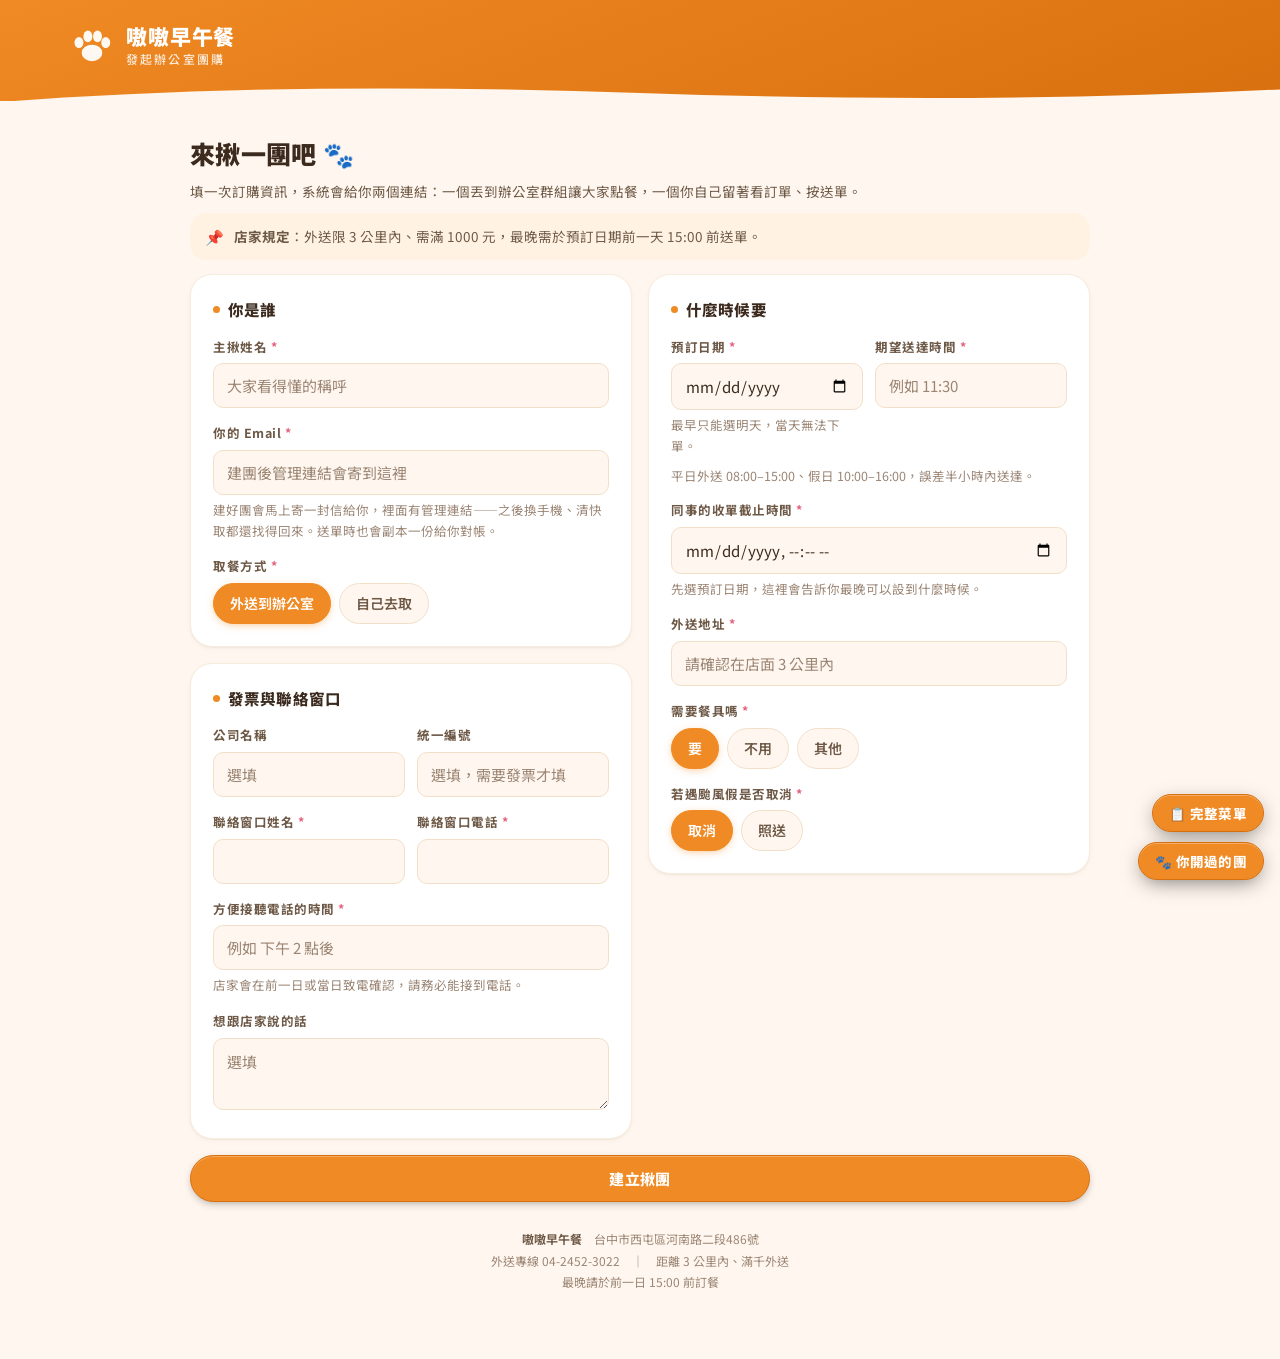
==== docs/index.html @ a890bbb6 "主揪內嵌點餐區塊拿掉自己的捲軸，改成自動撐高 原本用固定 82vh 高度的 iframe，內容比框高就會多一條自己的下拉條， 跟外層頁面的捲動卡在一起、體驗很差。改成量出 order.html 實際內" ====
<!DOCTYPE html>
<html lang="zh-Hant">
<head>
<meta charset="UTF-8">
<meta name="viewport" content="width=device-width, initial-scale=1">
<title>發起團購｜嗷嗷早午餐</title>
<link rel="icon" href="data:image/svg+xml,<svg xmlns=%27http://www.w3.org/2000/svg%27 viewBox=%270 0 64 64%27><rect width=%2764%27 height=%2764%27 rx=%2714%27 fill=%27%23F08A24%27/><g fill=%27white%27><ellipse cx=%2732%27 cy=%2742%27 rx=%2713%27 ry=%2710.5%27/><ellipse cx=%2714%27 cy=%2728%27 rx=%275.5%27 ry=%277%27/><ellipse cx=%2726%27 cy=%2720%27 rx=%275.5%27 ry=%277.5%27/><ellipse cx=%2738%27 cy=%2720%27 rx=%275.5%27 ry=%277.5%27/><ellipse cx=%2750%27 cy=%2728%27 rx=%275.5%27 ry=%277%27/></g></svg>">
<link rel="preconnect" href="https://fonts.googleapis.com">
<link rel="preconnect" href="https://fonts.gstatic.com" crossorigin>
<link rel="stylesheet" href="https://fonts.googleapis.com/css2?family=Baloo+2:wght@600;700;800&family=Noto+Sans+TC:wght@400;500;700;900&display=swap">
<link rel="stylesheet" href="style.css">
</head>
<body>
<div id="top"></div>

<div class="wrap">
  <div id="page"></div>
</div>

<script src="config.js"></script>
<script src="api.js"></script>
<script src="ui.js"></script>
<script>
document.getElementById('top').innerHTML = renderTopbar('發起辦公室團購');

const page = document.getElementById('page');

page.innerHTML =
  '<h1>來揪一團吧 🐾</h1>' +
  '<p class="muted">填一次訂購資訊，系統會給你兩個連結：一個丟到辦公室群組讓大家點餐，一個你自己留著看訂單、按送單。</p>' +

  '<div class="fab-stack" id="fabStack">' + menuButton() + '</div>' +

  '<div class="notice notice-info" id="rules"><span class="ico">📌</span><div>載入店家規定中…</div></div>' +

  '<form id="form"><div class="form-grid">' +

    '<div class="card" id="cardWho">' +
      '<div class="card-head"><span class="dot"></span><h2>你是誰</h2></div>' +
      '<div class="field"><label for="organizer">主揪姓名 <span class="req">*</span></label>' +
        '<input type="text" id="organizer" placeholder="大家看得懂的稱呼" required></div>' +
      '<div class="field"><label for="organizerEmail">你的 Email <span class="req">*</span></label>' +
        '<input type="email" id="organizerEmail" placeholder="建團後管理連結會寄到這裡" required>' +
        '<div class="tiny" style="margin-top:5px;">建好團會馬上寄一封信給你，裡面有管理連結——之後換手機、清快取都還找得回來。送單時也會副本一份給你對帳。</div></div>' +
      '<div class="field"><span class="field-label">取餐方式 <span class="req">*</span></span>' +
        '<div class="seg">' +
          '<input type="radio" name="fulfillment" id="f1" value="外送" checked><label for="f1">外送到辦公室</label>' +
          '<input type="radio" name="fulfillment" id="f2" value="自取"><label for="f2">自己去取</label>' +
        '</div></div>' +
    '</div>' +

    '<div class="card" id="cardWhen">' +
      '<div class="card-head"><span class="dot"></span><h2>什麼時候要</h2></div>' +
      '<div class="grid-2">' +
        '<div class="field"><label for="deliveryDate">預訂日期 <span class="req">*</span></label>' +
          '<input type="date" id="deliveryDate" required>' +
          '<div class="tiny" style="margin-top:5px;">最早只能選明天，當天無法下單。</div></div>' +
        '<div class="field"><label for="deliveryTime">期望送達時間 <span class="req">*</span></label>' +
          '<input type="text" id="deliveryTime" placeholder="例如 11:30" required></div>' +
      '</div>' +
      '<div class="tiny" style="margin:-6px 0 14px;">平日外送 08:00–15:00、假日 10:00–16:00，誤差半小時內送達。</div>' +

      '<div class="field"><label for="deadline">同事的收單截止時間 <span class="req">*</span></label>' +
        '<input type="datetime-local" id="deadline" required>' +
        '<div class="tiny" id="deadlineHint" style="margin-top:5px;">先選預訂日期，這裡會告訴你最晚可以設到什麼時候。</div></div>' +

      '<div class="field" id="addressField"><label for="address">外送地址 <span class="req">*</span></label>' +
        '<input type="text" id="address" placeholder="請確認在店面 3 公里內"></div>' +

      '<div class="field"><span class="field-label">需要餐具嗎 <span class="req">*</span></span>' +
        '<div class="seg">' +
          '<input type="radio" name="needUtensils" id="u1" value="是" checked><label for="u1">要</label>' +
          '<input type="radio" name="needUtensils" id="u2" value="否"><label for="u2">不用</label>' +
          '<input type="radio" name="needUtensils" id="u3" value="其他"><label for="u3">其他</label>' +
        '</div></div>' +

      '<div class="field" style="margin-bottom:0;"><span class="field-label">若遇颱風假是否取消 <span class="req">*</span></span>' +
        '<div class="seg">' +
          '<input type="radio" name="typhoonCancel" id="t1" value="是" checked><label for="t1">取消</label>' +
          '<input type="radio" name="typhoonCancel" id="t2" value="否"><label for="t2">照送</label>' +
        '</div></div>' +
    '</div>' +

    '<div class="card" id="cardBill">' +
      '<div class="card-head"><span class="dot"></span><h2>發票與聯絡窗口</h2></div>' +
      '<div class="grid-2">' +
        '<div class="field"><label for="company">公司名稱</label>' +
          '<input type="text" id="company" placeholder="選填"></div>' +
        '<div class="field"><label for="taxId">統一編號</label>' +
          '<input type="text" id="taxId" placeholder="選填，需要發票才填"></div>' +
      '</div>' +
      '<div class="grid-2">' +
        '<div class="field"><label for="contactName">聯絡窗口姓名 <span class="req">*</span></label>' +
          '<input type="text" id="contactName" required></div>' +
        '<div class="field"><label for="contactPhone">聯絡窗口電話 <span class="req">*</span></label>' +
          '<input type="tel" id="contactPhone" required></div>' +
      '</div>' +
      '<div class="field"><label for="contactAvailableTime">方便接聽電話的時間 <span class="req">*</span></label>' +
        '<input type="text" id="contactAvailableTime" placeholder="例如 下午 2 點後" required>' +
        '<div class="tiny" style="margin-top:5px;">店家會在前一日或當日致電確認，請務必能接到電話。</div></div>' +
      '<div class="field" style="margin-bottom:0;"><label for="note">想跟店家說的話</label>' +
        '<textarea id="note" placeholder="選填"></textarea></div>' +
    '</div>' +

    '<div class="full">' +
      '<button type="submit" class="btn btn-primary btn-block" id="submitBtn">建立揪團</button>' +
      '<div id="errorMsg"></div>' +
    '</div>' +
  '</div></form>' +

  '<div id="result" class="narrow"></div>' +
  renderFoot();

/* 店家規定 */
apiGet('getMenu').then(function (res) {
  const s = res.settings || {};
  document.querySelector('#rules div').innerHTML =
    '<strong>店家規定</strong>：距離店面 ' + (s['外送範圍公里數'] || 3) + ' 公里內、外送需滿 ' +
    (s['低消金額'] || 1000) + ' 元，而且最晚要在<strong>預訂日期前一天 15:00</strong> 之前完成送單。';
}).catch(function () {
  document.querySelector('#rules div').innerHTML =
    '<strong>店家規定</strong>：外送限 3 公里內、需滿 1000 元，最晚需於預訂日期前一天 15:00 前送單。';
});

/* 外送才需要地址 */
const fulfillmentRadios = [].slice.call(document.getElementsByName('fulfillment'));
const addressField = document.getElementById('addressField');
function syncAddress() {
  const val = fulfillmentRadios.filter(function (r) { return r.checked; })[0].value;
  addressField.style.display = (val === '外送') ? 'block' : 'none';
  document.getElementById('address').required = (val === '外送');
}
fulfillmentRadios.forEach(function (r) { r.addEventListener('change', syncAddress); });
syncAddress();

/* 預訂日期下限：最早只能選明天 */
const dateInput = document.getElementById('deliveryDate');
const deadlineInput = document.getElementById('deadline');
const deadlineHint = document.getElementById('deadlineHint');
function pad(n) { return String(n).padStart(2, '0'); }

/* 主揪直接在這裡點餐的內嵌點餐頁：不要有自己的捲軸（會被下拉條卡住，
   跟外層頁面的捲動互相干擾），改成量出點餐頁實際內容高度，把 iframe
   撐到一樣高，捲動統一回到最外層頁面。因為 order.html 跟這頁同源，
   可以直接讀 contentDocument，不用 postMessage。

   量高度故意只看 body.scrollHeight，不能用 documentElement（html）的
   scrollHeight。點餐頁手機寬度會有 position:fixed 的底部購物車列，
   fixed 元素是相對「iframe 自己的視窗高度」（也就是我們剛設好的
   iframe.style.height）定位的，如果拿 html 的 scrollHeight 來量，
   量到的高度會把這顆固定列的位置也算進去——而它的位置又回頭依賴我們
   剛設的高度，兩邊互相影響，量出來的高度只會愈疊愈高、東西變少了也
   不會縮回來。body.scrollHeight 只看一般排版流裡的內容，不會被
   fixed 元素影響，量出來的高度才會跟著購物車內容增減正確伸縮。 */
function setupInlineOrderResize(iframe) {
  if (!iframe) return;
  function resize() {
    try {
      const doc = iframe.contentDocument;
      if (!doc || !doc.body) return;
      const h = doc.body.scrollHeight;
      if (h > 0) iframe.style.height = h + 'px';
    } catch (e) { /* 量不到就算了，保留原本的高度 */ }
  }
  iframe.addEventListener('load', function () {
    resize();
    try {
      const ro = new ResizeObserver(resize);
      ro.observe(iframe.contentDocument.body);
    } catch (e) { /* 舊瀏覽器沒有 ResizeObserver，就只靠下面的定時量測 */ }
    /* 保險：規格面板展開/收合、加入購物車這類變化有時剛好卡在
       ResizeObserver 通知的那一瞬間量到還沒排版完的高度，單靠事件會
       留下量不準的殘差。body.scrollHeight 不會被 fixed 元素污染，定期
       重量一次很安全、不會愈疊愈高，乾脆一直開著當保險，量到不對也會
       在下一次自己修正回來。 */
    setInterval(resize, 800);
  });
}
(function () {
  const tomorrow = new Date();
  tomorrow.setDate(tomorrow.getDate() + 1);
  dateInput.min = tomorrow.getFullYear() + '-' + pad(tomorrow.getMonth() + 1) + '-' + pad(tomorrow.getDate());
})();

/* 截止時間上限：預訂日期前一天 15:00 */
dateInput.addEventListener('change', function () {
  if (!dateInput.value) return;
  const d = new Date(dateInput.value + 'T00:00:00');
  d.setDate(d.getDate() - 1);
  d.setHours(15, 0, 0, 0);
  deadlineInput.max = d.getFullYear() + '-' + pad(d.getMonth() + 1) + '-' + pad(d.getDate()) + 'T' + pad(d.getHours()) + ':' + pad(d.getMinutes());
  deadlineHint.innerHTML = '最晚可以設到 <strong>' +
    d.toLocaleString('zh-TW', { month: 'numeric', day: 'numeric', hour: '2-digit', minute: '2-digit' }) +
    '</strong>，這是店家「最晚前一日 15:00 下單」的規定。';
});

/* 送出 */
document.getElementById('form').addEventListener('submit', function (e) {
  e.preventDefault();
  const errorMsg = document.getElementById('errorMsg');
  errorMsg.innerHTML = '';
  const btn = document.getElementById('submitBtn');
  btn.disabled = true;
  btn.innerHTML = '<span class="spin"></span> 建立中…';

  function pick(name) {
    return [].slice.call(document.getElementsByName(name)).filter(function (r) { return r.checked; })[0].value;
  }
  function val(id) { return document.getElementById(id).value.trim(); }

  apiPost('createSession', {
    organizer: val('organizer'),
    organizerEmail: val('organizerEmail'),
    fulfillment: pick('fulfillment'),
    deliveryDate: dateInput.value,
    deliveryTime: val('deliveryTime'),
    address: val('address'),
    deadline: deadlineInput.value,
    needUtensils: pick('needUtensils'),
    typhoonCancel: pick('typhoonCancel'),
    company: val('company'),
    taxId: val('taxId'),
    contactName: val('contactName'),
    contactPhone: val('contactPhone'),
    contactAvailableTime: val('contactAvailableTime'),
    note: val('note'),
    baseUrl: location.href.replace(/[^/]*(\?.*)?$/, '')
  }).then(function (res) {
    saveMyGroup({
      id: res.sessionId,
      token: res.adminToken,
      company: val('company'),
      organizer: val('organizer'),
      deliveryDate: dateInput.value,
      deadline: deadlineInput.value,
      status: '收單中'
    });
    const base = location.href.replace(/index\.html(\?.*)?$/, '').replace(/\?.*$/, '');
    const orderUrl = base + 'order.html?session=' + res.sessionId;
    const adminUrl = base + 'admin.html?session=' + res.sessionId + '&admin=' + res.adminToken;

    document.getElementById('form').style.display = 'none';
    document.getElementById('rules').style.display = 'none';
    document.querySelector('#page h1').textContent = '揪團建立好了 🎉';
    document.querySelector('#page > p.muted').textContent = '接下來把點餐連結貼到群組，管理連結自己留著。';

    document.getElementById('result').innerHTML =
      '<div class="card">' +
        '<div class="card-head"><span class="dot"></span><h2>① 分享給同事的點餐連結</h2></div>' +
        linkBox(orderUrl, 'orderUrl') +
        '<div class="tiny" style="margin-top:8px;">同事點開就能看菜單、選餐、送出，截止前也能自己改。</div>' +
      '</div>' +
      '<div class="card">' +
        '<div class="card-head"><span class="dot"></span><h2>② 你的管理連結（請留好）</h2></div>' +
        linkBox(adminUrl, 'adminUrl') +
        '<div class="tiny" style="margin-top:8px;">只有這個連結能看到全部訂單、按下送單。</div>' +
        (res.mailed
          ? '<div class="notice notice-good" style="margin:12px 0 0;"><span class="ico">📧</span><div>已經寄一份到 <strong>' +
            escapeHtml(val('organizerEmail')) + '</strong>，關掉這頁也沒關係。</div></div>'
          : '<div class="notice notice-warn" style="margin:12px 0 0;"><span class="ico">⚠️</span><div>這次沒能寄出通知信，請自己先把上面的管理連結存起來。</div></div>') +
      '</div>' +
      '<a class="btn btn-primary btn-block" style="text-decoration:none;text-align:center;display:block;" href="' + adminUrl + '">前往管理頁面</a>' +
      '<div class="card" style="margin-top:16px;">' +
        '<div class="card-head"><span class="dot"></span><h2>🐾 主揪也直接在這裡點餐</h2></div>' +
        '<div class="tiny" style="margin-bottom:10px;">不用跳頁，下面就是同事看到的同一份點餐頁，直接選就好。' +
          '<a class="link-inline" href="' + orderUrl + '" target="_blank" rel="noopener" style="margin-left:6px;">在新分頁開啟</a></div>' +
        '<div class="inline-order-wrap"><iframe class="inline-order-frame" id="inlineOrderFrame" src="' + orderUrl + '" title="主揪點餐"></iframe></div>' +
      '</div>';

    setupInlineOrderResize(document.getElementById('inlineOrderFrame'));
    window.scrollTo({ top: 0, behavior: 'smooth' });
  }).catch(function (err) {
    errorMsg.innerHTML = '<div class="notice notice-warn" style="margin-top:12px;"><span class="ico">⚠️</span><div>' +
      escapeHtml(err.message || String(err)) + '</div></div>';
    btn.disabled = false;
    btn.textContent = '建立揪團';
  });
});
/* ---------- 你開過的團（存在這台裝置的瀏覽器裡） ----------
   跟「查看菜單」一起懸浮在右下角。按鈕本身固定存在，不管有沒有記住
   任何團——沒有的話點開就是空狀態，不會讓按鈕忽有忽無、位置一直跳。
   有幾團就在按鈕右上角用數字角標顯示。 */

renderMyGroups();

function renderMyGroups() {
  const fabStack = document.getElementById('fabStack');

  const toggleBtn = document.createElement('button');
  toggleBtn.type = 'button';
  toggleBtn.id = 'myGroupsToggle';
  toggleBtn.className = 'btn btn-ghost btn-sm';
  toggleBtn.innerHTML = '🐾 你開過的團';
  toggleBtn.addEventListener('click', function () {
    if (document.getElementById('myGroups')) { closeModal(); return; }
    openGroupsModal();
  });
  fabStack.appendChild(toggleBtn);

  function visibleGroups() {
    /* 已完成的團不用再一直佔位子，這裡只留還需要主揪關注的團 */
    return loadMyGroups().filter(function (g) { return g.status !== '已完成'; });
  }

  function cardHtml(items) {
    if (!items.length) {
      return '<div id="myGroups"><div class="card" style="border-color:var(--peach);">' +
        '<div class="card-head"><span class="dot"></span><h2>你開過的團</h2></div>' +
        '<div class="empty">' + PAW_MARK + '<div>這台裝置還沒有記住任何團<br><span class="tiny">建好團之後會自動記住，方便你之後回來看訂單</span></div></div>' +
      '</div></div>';
    }
    return '<div id="myGroups"><div class="card" style="border-color:var(--peach);">' +
      '<div class="card-head"><span class="dot"></span><h2>你開過的團</h2>' +
        '<span class="spacer"></span><span class="tiny">這台裝置記得的</span></div>' +
        items.map(function (g) {
          const left = g.deadline ? timeLeft(g.deadline) : null;
          const sent = g.status === '已送單';
          const badge = sent
            ? '<span class="badge warn">已送單</span>'
            : (left ? '<span class="badge">開團中</span>' : '<span class="badge warn">已截止</span>');
          const when = g.deliveryDate ? fmtDate(g.deliveryDate) : '';
          return '<div class="person" style="display:flex;align-items:center;gap:10px;flex-wrap:wrap;">' +
            '<div style="flex:1;min-width:0;">' +
              '<div class="person-name">' + escapeHtml(g.company || '（未命名）') + '　' + badge + '</div>' +
              '<div class="tiny">' + escapeHtml(when) +
                (left && !sent ? '　剩 ' + left : '') + '</div>' +
            '</div>' +
            '<button class="btn btn-ghost btn-sm" data-go="' + escapeHtml(g.id) + '">回到管理頁</button>' +
            '<button class="cart-x" data-forget="' + escapeHtml(g.id) + '" title="從這台裝置移除">×</button>' +
          '</div>';
        }).join('') +
      '</div></div>';
  }

  function wireCard(root) {
    root.querySelectorAll('[data-go]').forEach(function (b) {
      b.addEventListener('click', function () {
        const g = loadMyGroups().filter(function (x) { return x.id === b.dataset.go; })[0];
        if (g) location.href = adminUrlFor(g.id, g.token);
      });
    });
    root.querySelectorAll('[data-forget]').forEach(function (b) {
      b.addEventListener('click', function () {
        forgetMyGroup(b.dataset.forget);
        refresh();
      });
    });
  }

  function openGroupsModal() {
    wireCard(openModal(cardHtml(visibleGroups().slice(0, 3))));
  }

  function syncBadge(list) {
    let badge = toggleBtn.querySelector('.fab-badge');
    if (list.length) {
      if (!badge) {
        badge = document.createElement('span');
        badge.className = 'fab-badge';
        toggleBtn.appendChild(badge);
      }
      badge.textContent = list.length;
    } else if (badge) {
      badge.remove();
    }
  }

  function refresh() {
    const list = visibleGroups();
    syncBadge(list);
    if (document.getElementById('myGroups')) openGroupsModal(); // 浮窗開著的話內容也要跟著換新
  }

  refresh();

  /* 跟後端確認一下目前狀態，避免顯示過期資訊；
     如果後端已經找不到這個揪團（例如後端／資料庫整個換過），
     本機留著的舊快取就沒意義了，直接忘掉，不要一直卡在畫面上。 */
  const saved = loadMyGroups();
  saved.slice(0, 3).forEach(function (g) {
    apiGet('getAdminData', { session: g.id, token: g.token }).then(function (res) {
      updateMyGroup(g.id, {
        status: res.session.status,
        deadline: res.session.deadline,
        company: res.session.company,
        deliveryDate: res.session.deliveryDate
      });
      refresh();
    }).catch(function (err) {
      const msg = (err && err.message) || '';
      if (msg.indexOf('連結無效') > -1 || msg.indexOf('管理權杖不正確') > -1) {
        forgetMyGroup(g.id);
        refresh();
      }
      /* 其他錯誤（例如網路暫時不通）就沿用本機那份，不要因為一次連線失敗就忘掉 */
    });
  });
}
</script>
</body>
</html>
---- docs/style.css ----
/* ==========================================================================
   嗷嗷早午餐｜辦公室團購 — 設計系統
   色彩取自店家外送菜單：奶油底、暖橘、蜜桃、莓紅點綴，可可色文字
   ========================================================================== */

:root {
  --cream:        #FFF7EF;
  --cream-deep:   #FDEBD9;
  --surface:      #FFFFFF;
  --surface-alt:  #FFF2E2;
  --border:       #F2DFC8;
  --border-soft:  #F8ECDD;

  --ink:          #3B2A1D;
  --ink-mid:      #6E5947;
  --ink-soft:     #9B8574;

  --orange:       #F08A24;
  --orange-deep:  #D9700F;
  --orange-soft:  #FFE3C2;
  --peach:        #FFD7AE;
  --berry:        #E2607C;
  --berry-soft:   #FCE3E8;
  --leaf:         #4E9A5B;
  --leaf-soft:    #E4F1E4;

  --shadow-sm:  0 1px 2px rgba(90, 60, 30, .06), 0 2px 8px -4px rgba(90, 60, 30, .10);
  --shadow-md:  0 2px 6px rgba(90, 60, 30, .07), 0 12px 28px -14px rgba(90, 60, 30, .22);
  --shadow-lg:  0 8px 40px -12px rgba(90, 60, 30, .30);

  --r-sm: 10px;
  --r-md: 16px;
  --r-lg: 22px;
  --r-pill: 999px;

  --font-ui: "Noto Sans TC", -apple-system, BlinkMacSystemFont, "PingFang TC", "Microsoft JhengHei", sans-serif;
  --font-num: "Baloo 2", "Noto Sans TC", -apple-system, sans-serif;
}

@media (prefers-color-scheme: dark) {
  :root:not([data-theme="light"]) {
    --cream:        #211913;
    --cream-deep:   #2A2019;
    --surface:      #2B211A;
    --surface-alt:  #362920;
    --border:       #45362B;
    --border-soft:  #3A2D24;

    --ink:          #F5E9DC;
    /* 深色模式下這兩個是大量說明文字、小標籤在用的顏色。原本的深度雖然
       數字上過得了 WCAG AA，但整頁都是同色系的暖棕色（背景也偏棕），
       實際看起來還是容易糊在一起、看不清楚，所以調亮一階讓次要文字更
       好辨識。 */
    --ink-mid:      #D6C4B5;
    --ink-soft:     #B4A190;

    --orange:       #F7A248;
    --orange-deep:  #FFB967;
    --orange-soft:  #4A3524;
    --peach:        #55402C;
    --berry:        #F08098;
    --berry-soft:   #46262E;
    --leaf:         #7FBF8B;
    --leaf-soft:    #26361F;

    --shadow-sm:  0 1px 2px rgba(0,0,0,.3), 0 2px 8px -4px rgba(0,0,0,.4);
    --shadow-md:  0 2px 6px rgba(0,0,0,.35), 0 12px 28px -14px rgba(0,0,0,.55);
    --shadow-lg:  0 8px 40px -12px rgba(0,0,0,.6);
  }
}

* { box-sizing: border-box; }

html { -webkit-text-size-adjust: 100%; }

body {
  margin: 0;
  background: var(--cream);
  color: var(--ink);
  font-family: var(--font-ui);
  font-size: 15px;
  line-height: 1.65;
  -webkit-font-smoothing: antialiased;
}

/* ---------- 頁首 ---------- */

.topbar {
  background: linear-gradient(160deg, var(--orange) 0%, var(--orange-deep) 100%);
  position: relative;
  padding: 18px 20px 26px;
}

.topbar-inner {
  max-width: 720px;
  margin: 0 auto;
  display: flex;
  align-items: center;
  gap: 12px;
}

.paw {
  width: 38px;
  height: 38px;
  flex-shrink: 0;
  fill: #fff;
  opacity: .95;
}

.brand {
  font-weight: 900;
  font-size: 19px;
  letter-spacing: .04em;
  color: #fff;
  line-height: 1.2;
}

.brand-sub {
  font-size: 12px;
  letter-spacing: .18em;
  color: rgba(255,255,255,.82);
  font-weight: 500;
}

.topbar .wave {
  position: absolute;
  left: 0; right: 0; bottom: -1px;
  width: 100%;
  height: 18px;
  display: block;
  fill: var(--cream);
}

/* ---------- 版面 ---------- */

.wrap {
  max-width: 720px;
  margin: 0 auto;
  padding: 22px 18px 120px;
}

h1 { font-size: 21px; font-weight: 900; margin: 0 0 6px; letter-spacing: .01em; text-wrap: balance; }
h2 { font-size: 15.5px; font-weight: 800; margin: 0; letter-spacing: .01em; }
p  { margin: 0 0 10px; }
p:last-child { margin-bottom: 0; }

.muted { color: var(--ink-mid); font-size: 13.5px; }
.tiny  { color: var(--ink-soft); font-size: 12.5px; }
.num   { font-family: var(--font-num); font-weight: 700; font-variant-numeric: tabular-nums; }

.card {
  background: var(--surface);
  border: 1px solid var(--border-soft);
  border-radius: var(--r-lg);
  padding: 18px;
  margin-bottom: 14px;
  box-shadow: var(--shadow-sm);
}

.card-head {
  display: flex;
  align-items: center;
  gap: 8px;
  margin-bottom: 14px;
}

.card-head .dot {
  width: 7px; height: 7px;
  border-radius: 50%;
  background: var(--orange);
  flex-shrink: 0;
}

.card-head .spacer { margin-left: auto; }

/* ---------- 店家後台：分頁列、區塊標題（不是卡片，跟內容的卡片區分開來） ---------- */

.vendor-topbar {
  display: flex;
  align-items: center;
  justify-content: space-between;
  gap: 12px;
  flex-wrap: wrap;
  margin-bottom: 20px;
}

.section-head {
  display: flex;
  align-items: baseline;
  gap: 10px;
  flex-wrap: wrap;
  margin: 24px 0 12px;
}
.section-head h2 { margin: 0; font-size: 15px; }
.section-head .spacer { margin-left: auto; }
.section-head:first-child { margin-top: 0; }

/* ---------- 提示區塊 ---------- */

.notice {
  border-radius: var(--r-md);
  padding: 13px 15px;
  font-size: 13.5px;
  line-height: 1.6;
  margin-bottom: 14px;
  display: flex;
  gap: 10px;
  align-items: flex-start;
}
.notice .ico { flex-shrink: 0; font-size: 15px; line-height: 1.4; }
.notice-info  { background: var(--surface-alt); color: var(--ink-mid); }
.notice-warn  { background: var(--berry-soft);  color: var(--berry); }
.notice-good  { background: var(--leaf-soft);   color: var(--leaf); }

/* ---------- 表單 ---------- */

.field { margin-bottom: 15px; }
.field:last-child { margin-bottom: 0; }

.field > label,
.field-label {
  display: block;
  font-size: 12.5px;
  font-weight: 700;
  letter-spacing: .04em;
  color: var(--ink-mid);
  margin-bottom: 6px;
}
.req { color: var(--berry); }

input[type="text"], input[type="tel"], input[type="email"],
input[type="date"], input[type="datetime-local"], textarea {
  width: 100%;
  padding: 11px 13px;
  border: 1.5px solid var(--border);
  border-radius: var(--r-sm);
  font-size: 15px;
  font-family: inherit;
  background: var(--cream);
  color: var(--ink);
  transition: border-color .15s, background .15s;
}
input:focus, textarea:focus {
  outline: none;
  border-color: var(--orange);
  background: var(--surface);
}
input::placeholder, textarea::placeholder { color: var(--ink-soft); }
textarea { resize: vertical; min-height: 62px; line-height: 1.6; }

.grid-2 { display: grid; grid-template-columns: 1fr 1fr; gap: 12px; }
@media (max-width: 480px) { .grid-2 { grid-template-columns: 1fr; } }

/* 分段選擇（取代 radio） */
.seg { display: flex; flex-wrap: wrap; gap: 8px; }
.seg input { position: absolute; opacity: 0; pointer-events: none; }
.seg label {
  padding: 8px 16px;
  border-radius: var(--r-pill);
  border: 1.5px solid var(--border);
  background: var(--cream);
  font-size: 14px;
  font-weight: 600;
  color: var(--ink-mid);
  cursor: pointer;
  transition: all .15s;
  user-select: none;
}
.seg label:hover { border-color: var(--peach); }
.seg input:checked + label,
.seg label.on {
  background: var(--orange);
  border-color: var(--orange);
  color: #fff;
  box-shadow: 0 2px 8px -2px rgba(240,138,36,.55);
}
.seg input:focus-visible + label { outline: 2px solid var(--orange); outline-offset: 2px; }

/* ---------- 按鈕 ---------- */

.btn {
  font-family: inherit;
  font-size: 15px;
  font-weight: 800;
  border: 1.5px solid transparent;
  border-radius: var(--r-pill);
  padding: 12px 24px;
  cursor: pointer;
  transition: transform .12s, box-shadow .15s, background .15s;
  letter-spacing: .02em;
}
.btn:active { transform: translateY(1px) scale(.99); }
.btn:disabled { opacity: .45; cursor: not-allowed; transform: none; }

.btn-primary {
  background: var(--orange);
  color: #fff;
  /* 邊框跟陰影都用同色系的話，按鈕邊緣會糊進背景色裡、看起來像一團光暈
     貼在畫面上而不是一顆可以按的按鈕。改成深一階的描邊＋偏中性色的陰影，
     邊緣才切得出來，看起來才立體、像真的能按。 */
  border-color: var(--orange-deep);
  box-shadow: 0 3px 10px -3px rgba(0,0,0,.4), inset 0 1px 0 rgba(255,255,255,.25);
}
.btn-primary:hover:not(:disabled) { background: var(--orange-deep); border-color: var(--orange-deep); }
.btn-primary:active:not(:disabled) { box-shadow: inset 0 1px 6px rgba(0,0,0,.25); }

.btn-ghost {
  background: var(--surface);
  color: var(--ink);
  border-color: var(--border);
}
.btn-ghost:hover:not(:disabled) { border-color: var(--orange); color: var(--orange-deep); }

.btn-danger { background: var(--berry-soft); color: var(--berry); }

.btn-block { display: block; width: 100%; }
.btn-sm { padding: 8px 16px; font-size: 13.5px; }
.btn-lg { padding: 16px 30px; font-size: 16.5px; }

/* ---------- 分類導覽 ---------- */

.chipnav {
  display: flex;
  gap: 8px;
  overflow-x: auto;
  padding: 4px 18px 12px;
  margin: 0 -18px;
  scrollbar-width: none;
  position: sticky;
  top: 0;
  z-index: 20;
  background: linear-gradient(var(--cream) 72%, transparent);
}
.chipnav::-webkit-scrollbar { display: none; }
.chipnav a {
  flex-shrink: 0;
  padding: 7px 15px;
  border-radius: var(--r-pill);
  background: var(--surface);
  border: 1.5px solid var(--border-soft);
  font-size: 13.5px;
  font-weight: 700;
  color: var(--ink-mid);
  text-decoration: none;
  box-shadow: var(--shadow-sm);
  white-space: nowrap;
}
.chipnav a:hover { color: var(--orange-deep); border-color: var(--peach); }

/* ---------- 菜單品項 ---------- */

.cat-title {
  display: flex;
  align-items: center;
  gap: 8px;
  font-size: 16px;
  font-weight: 900;
  margin: 24px 2px 10px;
  scroll-margin-top: 60px;
}
.cat-title svg { width: 17px; height: 17px; fill: var(--orange); flex-shrink: 0; }
.cat-title .count { font-size: 12px; font-weight: 600; color: var(--ink-soft); }

.item {
  background: var(--surface);
  border: 1px solid var(--border-soft);
  border-radius: var(--r-md);
  margin-bottom: 10px;
  overflow: hidden;
  box-shadow: var(--shadow-sm);
  transition: box-shadow .2s, border-color .2s;
}
.item.open { border-color: var(--peach); box-shadow: var(--shadow-md); }

.item-row {
  display: flex;
  align-items: center;
  gap: 14px;
  padding: 14px 16px;
  cursor: pointer;
}
.item-row:hover .item-name { color: var(--orange-deep); }

.item-body { flex: 1; min-width: 0; }
.item-name { font-weight: 800; font-size: 15px; line-height: 1.4; transition: color .15s; }
.item-tags { display: flex; flex-wrap: wrap; gap: 5px; margin-top: 5px; }

.tag {
  font-size: 11px;
  font-weight: 700;
  padding: 2px 8px;
  border-radius: var(--r-pill);
  background: var(--surface-alt);
  color: var(--ink-mid);
  letter-spacing: .02em;
}
.tag-leaf { background: var(--leaf-soft); color: var(--leaf); }
.tag-berry { background: var(--berry-soft); color: var(--berry); }

.price-badge {
  flex-shrink: 0;
  min-width: 62px;
  height: 52px;
  padding: 0 10px;
  display: flex;
  flex-direction: column;
  align-items: center;
  justify-content: center;
  background: var(--orange-soft);
  border-radius: 52% 48% 47% 53% / 50% 52% 48% 50%;
  color: var(--orange-deep);
  font-family: var(--font-num);
  font-weight: 800;
  line-height: 1.05;
}
.price-badge .p { font-size: 17px; }
.price-badge .p-dual { font-size: 12.5px; }

.item-panel {
  display: none;
  padding: 2px 16px 16px;
  border-top: 1px dashed var(--border);
  margin-top: -1px;
}
.item.open .item-panel { display: block; }

/* 點餐清單裡的小縮圖，不改變原本的品項列高度與互動範圍 */
.item-thumb {
  width: 52px;
  height: 52px;
  border-radius: var(--r-sm);
  object-fit: cover;
  flex-shrink: 0;
}

/* 有 data-zoomable 的圖都能點擊放大 */
[data-zoomable] { cursor: zoom-in; }

/* 「查看菜單」「你開過的團」這類次要動作固定懸浮在右下角，手機電腦都一樣，
   不用捲到頂端才找得到，也不會佔用表單的版面。 */
.fab-stack {
  position: fixed;
  right: 16px;
  bottom: 20px;
  z-index: 60;
  display: flex;
  flex-direction: column;
  align-items: flex-end;
  gap: 10px;
}
.fab-stack .btn {
  position: relative;
  /* 這兩顆是浮在整頁內容「上面」的。原本用跟背景同色系的卡片＋描邊，
     深色模式下還是不夠顯眼、存在感太低。改成跟主要按鈕同一套橘色實心
     風格（不用會隨深色模式一起變暗的色票，直接固定亮色），故意做得
     突兀一點，才會讓人一眼看到這裡有東西可以點。 */
  background: var(--orange);
  color: #fff;
  border-color: var(--orange-deep);
  box-shadow: 0 6px 20px -4px rgba(0,0,0,.5), inset 0 1px 0 rgba(255,255,255,.3);
}
.fab-stack .btn:hover:not(:disabled) { background: var(--orange-deep); border-color: var(--orange-deep); color: #fff; }
.fab-badge {
  position: absolute;
  top: -7px;
  right: -7px;
  min-width: 19px;
  height: 19px;
  padding: 0 5px;
  border-radius: 999px;
  background: var(--berry);
  color: #fff;
  font-size: 11px;
  font-weight: 800;
  display: flex;
  align-items: center;
  justify-content: center;
  line-height: 1;
  box-shadow: 0 0 0 2px var(--cream);
}
/* 點餐頁手機版底部有一條購物車列（.cartbar），懸浮按鈕要往上挪，不要疊在一起 */
@media (max-width: 899px) {
  .fab-stack.has-cartbar { bottom: 96px; }
}

/* 內文裡的小連結，跟著設計系統的色票走，不用瀏覽器預設的藍色底線 */
.link-inline { color: var(--orange-deep); font-weight: 700; }

/* 主揪建團後直接嵌入點餐頁，不用再跳一次頁。刻意不設固定高度／不讓
   iframe 自己捲動——那樣裡面會多一條下拉條，跟外層頁面的捲動卡在一起、
   很難用。改成用 JS 量出點餐頁實際內容高度（見 setupInlineOrderResize），
   把 iframe 撐到剛好那麼高，捲動就統一回到最外層頁面。 */
.inline-order-wrap {
  border: 1px solid var(--border-soft);
  border-radius: var(--r-md);
  background: var(--surface-alt);
}
.inline-order-frame {
  display: block;
  width: 100%;
  height: 400px; /* JS 量到實際高度前的暫定值，量到之後會被覆蓋 */
  border: 0;
}

/* ---------- 圖片放大檢視（Lightbox） ---------- */

.lightbox {
  position: fixed;
  inset: 0;
  z-index: 999;
  background: rgba(20, 14, 10, .82);
  display: flex;
  align-items: center;
  justify-content: center;
  padding: 28px;
  cursor: zoom-out;
}
.lightbox img {
  /* flex 子項預設 min-width:auto 會用「圖片原始寬度」蓋掉 max-width，
     螢幕比圖片窄的時候（我們的菜單圖是 1400px 寬）就會左右溢出版面，
     一定要明確歸零才會真的照 max-width 縮。 */
  min-width: 0;
  min-height: 0;
  max-width: 100%;
  max-height: 100%;
  border-radius: var(--r-md);
  box-shadow: 0 12px 32px rgba(0, 0, 0, .4);
  cursor: default;
}
.lightbox-close {
  position: absolute;
  top: 18px;
  right: 18px;
  width: 38px;
  height: 38px;
  border-radius: 999px;
  border: none;
  background: rgba(255, 255, 255, .18);
  color: #fff;
  font-size: 16px;
  line-height: 1;
  cursor: pointer;
}
.lightbox-close:hover { background: rgba(255, 255, 255, .3); }
body.lightbox-open { overflow: hidden; }

/* ---------- 通用浮窗（「你開過的團」這類小面板用） ---------- */

.modal-overlay {
  position: fixed;
  inset: 0;
  z-index: 998;
  background: rgba(20, 14, 10, .55);
  display: flex;
  align-items: flex-start;
  justify-content: center;
  padding: 64px 16px 40px;
  overflow-y: auto;
}
.modal-card-wrap {
  position: relative;
  width: 100%;
  max-width: 480px;
}
.modal-close {
  position: absolute;
  top: -14px;
  right: -8px;
  width: 34px;
  height: 34px;
  border-radius: 999px;
  border: none;
  background: var(--ink);
  color: var(--cream);
  font-size: 14px;
  line-height: 1;
  cursor: pointer;
  box-shadow: var(--shadow-sm);
}

.optgroup { margin-top: 14px; }
.optgroup-label {
  font-size: 12px;
  font-weight: 800;
  letter-spacing: .05em;
  color: var(--ink-soft);
  margin-bottom: 7px;
}
.chips { display: flex; flex-wrap: wrap; gap: 7px; }
.chip {
  padding: 7px 14px;
  border-radius: var(--r-pill);
  border: 1.5px solid var(--border);
  background: var(--cream);
  font-size: 13.5px;
  font-weight: 600;
  color: var(--ink-mid);
  cursor: pointer;
  transition: all .15s;
  font-family: inherit;
}
.chip:hover { border-color: var(--peach); }
.chip.on {
  background: var(--orange);
  border-color: var(--orange);
  color: #fff;
  box-shadow: 0 2px 8px -2px rgba(240,138,36,.55);
}

.panel-foot {
  display: flex;
  align-items: center;
  gap: 12px;
  margin-top: 18px;
}

.stepper {
  display: flex;
  align-items: center;
  gap: 4px;
  background: var(--cream);
  border: 1.5px solid var(--border);
  border-radius: var(--r-pill);
  padding: 3px;
}
.stepper button {
  width: 32px; height: 32px;
  border: none;
  border-radius: 50%;
  background: transparent;
  color: var(--ink-mid);
  font-size: 19px;
  line-height: 1;
  cursor: pointer;
  font-family: var(--font-num);
  transition: background .15s, color .15s;
}
.stepper button:hover { background: var(--orange-soft); color: var(--orange-deep); }
.stepper .qty {
  min-width: 26px;
  text-align: center;
  font-family: var(--font-num);
  font-weight: 800;
  font-size: 16px;
}

/* ---------- 購物車 ---------- */

.cart-line {
  display: flex;
  align-items: flex-start;
  gap: 12px;
  padding: 12px 0;
  border-bottom: 1px dashed var(--border);
}
.cart-line:last-child { border-bottom: none; }
.cart-line-body { flex: 1; min-width: 0; }
.cart-line-name { font-weight: 700; font-size: 14.5px; }
.cart-line-spec { color: var(--ink-soft); font-size: 12.5px; margin-top: 2px; }
.cart-line-price { font-family: var(--font-num); font-weight: 800; color: var(--orange-deep); white-space: nowrap; }
.cart-x {
  border: none;
  background: none;
  color: var(--ink-soft);
  font-size: 18px;
  cursor: pointer;
  padding: 0 2px;
  line-height: 1;
}
.cart-x:hover { color: var(--berry); }

.cartbar {
  position: fixed;
  left: 50%;
  transform: translateX(-50%);
  bottom: 16px;
  width: calc(100% - 32px);
  max-width: 688px;
  background: var(--surface);
  border: 1px solid var(--border);
  border-radius: var(--r-pill);
  box-shadow: var(--shadow-lg);
  padding: 10px 10px 10px 20px;
  display: flex;
  align-items: center;
  justify-content: space-between;
  gap: 12px;
  z-index: 40;
}
.cartbar-info { line-height: 1.3; }
.cartbar-count { font-size: 12px; color: var(--ink-soft); font-weight: 600; }
.cartbar-total { font-family: var(--font-num); font-weight: 800; font-size: 19px; color: var(--ink); }

/* ---------- 統計 ---------- */

.stat-grid {
  display: grid;
  grid-template-columns: repeat(3, 1fr);
  gap: 10px;
  margin-bottom: 14px;
}
.stat {
  background: var(--surface);
  border: 1px solid var(--border-soft);
  border-radius: var(--r-md);
  padding: 14px 12px;
  text-align: center;
  box-shadow: var(--shadow-sm);
}
.stat-num { font-family: var(--font-num); font-weight: 800; font-size: 24px; line-height: 1.1; color: var(--ink); }
.stat-num.accent { color: var(--orange-deep); }
.stat-label { font-size: 11.5px; color: var(--ink-soft); font-weight: 600; letter-spacing: .05em; margin-top: 3px; }

.progress {
  height: 8px;
  background: var(--surface-alt);
  border-radius: var(--r-pill);
  overflow: hidden;
  margin: 10px 0 6px;
}
.progress-fill {
  height: 100%;
  background: linear-gradient(90deg, var(--orange), var(--orange-deep));
  border-radius: var(--r-pill);
  transition: width .5s cubic-bezier(.4,0,.2,1);
}
.progress-fill.done { background: linear-gradient(90deg, var(--leaf), #3F8A4C); }

/* ---------- 依人員分組的訂單 ---------- */

.person {
  border: 1px solid var(--border-soft);
  border-radius: var(--r-md);
  padding: 13px 15px;
  margin-bottom: 10px;
  background: var(--cream);
}
.person-head {
  display: flex;
  align-items: baseline;
  justify-content: space-between;
  gap: 10px;
  margin-bottom: 8px;
}
.person-name { font-weight: 800; font-size: 14.5px; }
.person-total { font-family: var(--font-num); font-weight: 800; color: var(--orange-deep); }
.person-item {
  display: flex;
  justify-content: space-between;
  gap: 10px;
  font-size: 13.5px;
  color: var(--ink-mid);
  padding: 3px 0;
}
.person-item .q { font-family: var(--font-num); font-weight: 700; color: var(--ink); white-space: nowrap; }

/* ---------- 連結盒 ---------- */

.linkbox {
  display: flex;
  align-items: center;
  gap: 10px;
  background: var(--cream);
  border: 1.5px dashed var(--border);
  border-radius: var(--r-md);
  padding: 11px 13px;
}
.linkbox code {
  flex: 1;
  min-width: 0;
  font-size: 12.5px;
  color: var(--ink-mid);
  word-break: break-all;
  font-family: ui-monospace, SFMono-Regular, Menlo, monospace;
  line-height: 1.5;
}

/* ---------- 其他 ---------- */

.badge {
  display: inline-block;
  font-size: 11.5px;
  font-weight: 800;
  padding: 3px 11px;
  border-radius: var(--r-pill);
  background: var(--leaf-soft);
  color: var(--leaf);
  letter-spacing: .03em;
}
.badge.warn { background: var(--berry-soft); color: var(--berry); }
.badge.done { background: var(--border-soft); color: var(--ink-soft); }

.countdown {
  font-family: var(--font-num);
  font-weight: 800;
  color: var(--orange-deep);
}

.meta-row {
  display: flex;
  justify-content: space-between;
  gap: 14px;
  padding: 9px 0;
  border-bottom: 1px dashed var(--border-soft);
  font-size: 13.5px;
}
.meta-row:last-child { border-bottom: none; }
.meta-row dt { color: var(--ink-soft); flex-shrink: 0; font-weight: 600; }
.meta-row dd { margin: 0; text-align: right; font-weight: 600; }

.empty {
  text-align: center;
  padding: 34px 20px;
  color: var(--ink-soft);
}
.empty svg { width: 46px; height: 46px; fill: var(--border); margin-bottom: 10px; }

.center-msg { text-align: center; padding: 60px 20px; }
.center-msg svg { width: 58px; height: 58px; fill: var(--peach); margin-bottom: 14px; }

.foot {
  text-align: center;
  color: var(--ink-soft);
  font-size: 12px;
  line-height: 1.8;
  padding: 26px 0 6px;
}
.foot strong { color: var(--ink-mid); font-weight: 700; }

.spin {
  display: inline-block;
  width: 15px; height: 15px;
  border: 2px solid var(--orange-soft);
  border-top-color: var(--orange);
  border-radius: 50%;
  animation: spin .7s linear infinite;
  vertical-align: -2px;
}
@keyframes spin { to { transform: rotate(360deg); } }

@media (prefers-reduced-motion: reduce) {
  *, *::before, *::after { animation-duration: .01ms !important; transition-duration: .01ms !important; }
}

/* ==========================================================================
   RWD — 手機優先，平板加寬，桌機改成雙欄
   ========================================================================== */

/* 主欄 + 側欄的容器；手機時自然變成單欄堆疊 */
.layout { display: block; }
.col-side > .card:last-of-type { margin-bottom: 14px; }

/* 購物車 / 送單列的小計 */
.cart-total {
  display: flex;
  justify-content: space-between;
  align-items: baseline;
  padding-top: 12px;
  margin-top: 4px;
  border-top: 2px solid var(--border);
  font-weight: 800;
}
.cart-total .amount { font-family: var(--font-num); font-size: 21px; color: var(--orange-deep); }

/* 店家後台的訂單卡片：總計＋標記完成擠在同一列，按鈕靠右、故意做大顆一點，
   方便店家在手機／平板上快速點按，不用另外滑到下面找一顆滿版按鈕。 */
.order-card-foot {
  display: flex;
  align-items: center;
  flex-wrap: wrap;
  gap: 12px;
  padding-top: 12px;
  margin-top: 4px;
  border-top: 2px solid var(--border);
}
.order-card-foot .label { font-weight: 800; }
.order-card-foot .amount {
  margin-left: auto;
  font-family: var(--font-num);
  font-weight: 800;
  font-size: 21px;
  color: var(--orange-deep);
}

/* 桌機版的送單按鈕：手機隱藏（手機用底部浮動列） */
.side-submit { display: none; }

/* ---------- 小手機 ---------- */
@media (max-width: 379px) {
  body { font-size: 14.5px; }
  .wrap { padding: 18px 14px 110px; }
  h1 { font-size: 19px; }
  .card { padding: 15px; border-radius: 18px; }
  .price-badge { min-width: 56px; height: 48px; }
  .price-badge .p { font-size: 15.5px; }
  .item-row { padding: 12px 13px; gap: 10px; }
  .cartbar { padding-left: 16px; }
  .cartbar-total { font-size: 17px; }
  .stat-num { font-size: 20px; }
  .stat { padding: 12px 8px; }
  .chip, .seg label { padding: 7px 12px; font-size: 13px; }
}

/* ---------- 平板 ---------- */
@media (min-width: 600px) {
  body { font-size: 15.5px; }
  .wrap { max-width: 760px; padding: 28px 24px 130px; }
  .topbar { padding: 22px 24px 30px; }
  .topbar-inner { max-width: 760px; }
  .paw { width: 44px; height: 44px; }
  .brand { font-size: 21px; }
  h1 { font-size: 25px; }
  .card { padding: 22px; }
  .item-row { padding: 16px 18px; }
  .item-panel { padding: 4px 18px 18px; }
  .stat-num { font-size: 28px; }
  .stat { padding: 18px 14px; }
  .cat-title { font-size: 17.5px; margin-top: 28px; }
  .price-badge { min-width: 70px; height: 58px; }
  .price-badge .p { font-size: 19px; }
  .price-badge .p-dual { font-size: 13.5px; }
  .cartbar { padding: 12px 12px 12px 24px; }
  .cartbar-total { font-size: 21px; }
}

/* ---------- 桌機：雙欄 ---------- */
@media (min-width: 900px) {
  .wrap { max-width: 1080px; padding: 32px 32px 60px; }
  .topbar { padding: 24px 32px 32px; }
  .topbar-inner { max-width: 1080px; }

  .layout {
    display: grid;
    grid-template-columns: minmax(0, 1fr) 340px;
    gap: 26px;
    align-items: start;
  }

  .col-side {
    position: sticky;
    top: 24px;
    max-height: calc(100vh - 48px);
    overflow-y: auto;
    scrollbar-width: thin;
    padding-bottom: 4px;
  }

  /* 桌機不需要底部浮動列，側欄就看得到全部資訊 */
  .cartbar { display: none; }
  .side-submit { display: block; }

  /* 分類導覽貼在主欄上方 */
  .chipnav {
    margin: 0 0 4px;
    padding: 2px 0 12px;
    background: linear-gradient(var(--cream) 68%, transparent);
  }

  /* 建立揪團的表單改成雙欄 */
  .form-grid {
    display: grid;
    grid-template-columns: 1fr 1fr;
    gap: 16px;
    align-items: start;
  }
  .form-grid > .card { margin-bottom: 0; }
  #cardWho  { grid-column: 1; grid-row: 1; }
  #cardWhen { grid-column: 2; grid-row: 1 / span 2; }
  #cardBill { grid-column: 1; grid-row: 2; }
  .form-grid > .full { grid-column: 1 / -1; }

  /* 建立成功後的結果頁不需要那麼寬 */
  .narrow { max-width: 620px; }

  .stat-num { font-size: 30px; }
  .empty { padding: 40px 20px; }
}

/* ---------- 大桌機 ---------- */
@media (min-width: 1200px) {
  .wrap { max-width: 1140px; }
  .topbar-inner { max-width: 1140px; }
  .layout { grid-template-columns: minmax(0, 1fr) 370px; gap: 30px; }
}

/* 滑鼠裝置才做 hover 效果，避免手機點擊後殘留樣式 */
@media (hover: none) {
  .item-row:hover .item-name { color: inherit; }
  .chip:hover, .seg label:hover { border-color: var(--border); }
}

/* 建立揪團頁：表單在桌機不要拉得太寬，結果卡片再收窄一點 */
@media (min-width: 900px) {
  .form-grid { max-width: 900px; margin: 0 auto; }
  #rules, #page > h1, #page > p.muted { max-width: 900px; margin-left: auto; margin-right: auto; }
  .narrow { max-width: 620px; margin: 0 auto; }
}

/* 桌機時，頁面最上方的揪團摘要改成橫向三欄，不要左右拉太開 */
@media (min-width: 900px) {
  .summary dl { display: grid; grid-template-columns: repeat(3, 1fr); gap: 0 28px; }
  .summary .meta-row {
    flex-direction: column;
    align-items: flex-start;
    gap: 2px;
    border-bottom: none;
    padding: 6px 0;
  }
  .summary .meta-row dd { text-align: left; font-size: 15px; }
}

/* 訂單列表下方的「最後更新 + 立即更新」 */
.refresh-row {
  display: flex;
  align-items: center;
  justify-content: space-between;
  gap: 12px;
  flex-wrap: wrap;
  margin-top: 14px;
  padding-top: 12px;
  border-top: 1px dashed var(--border);
}
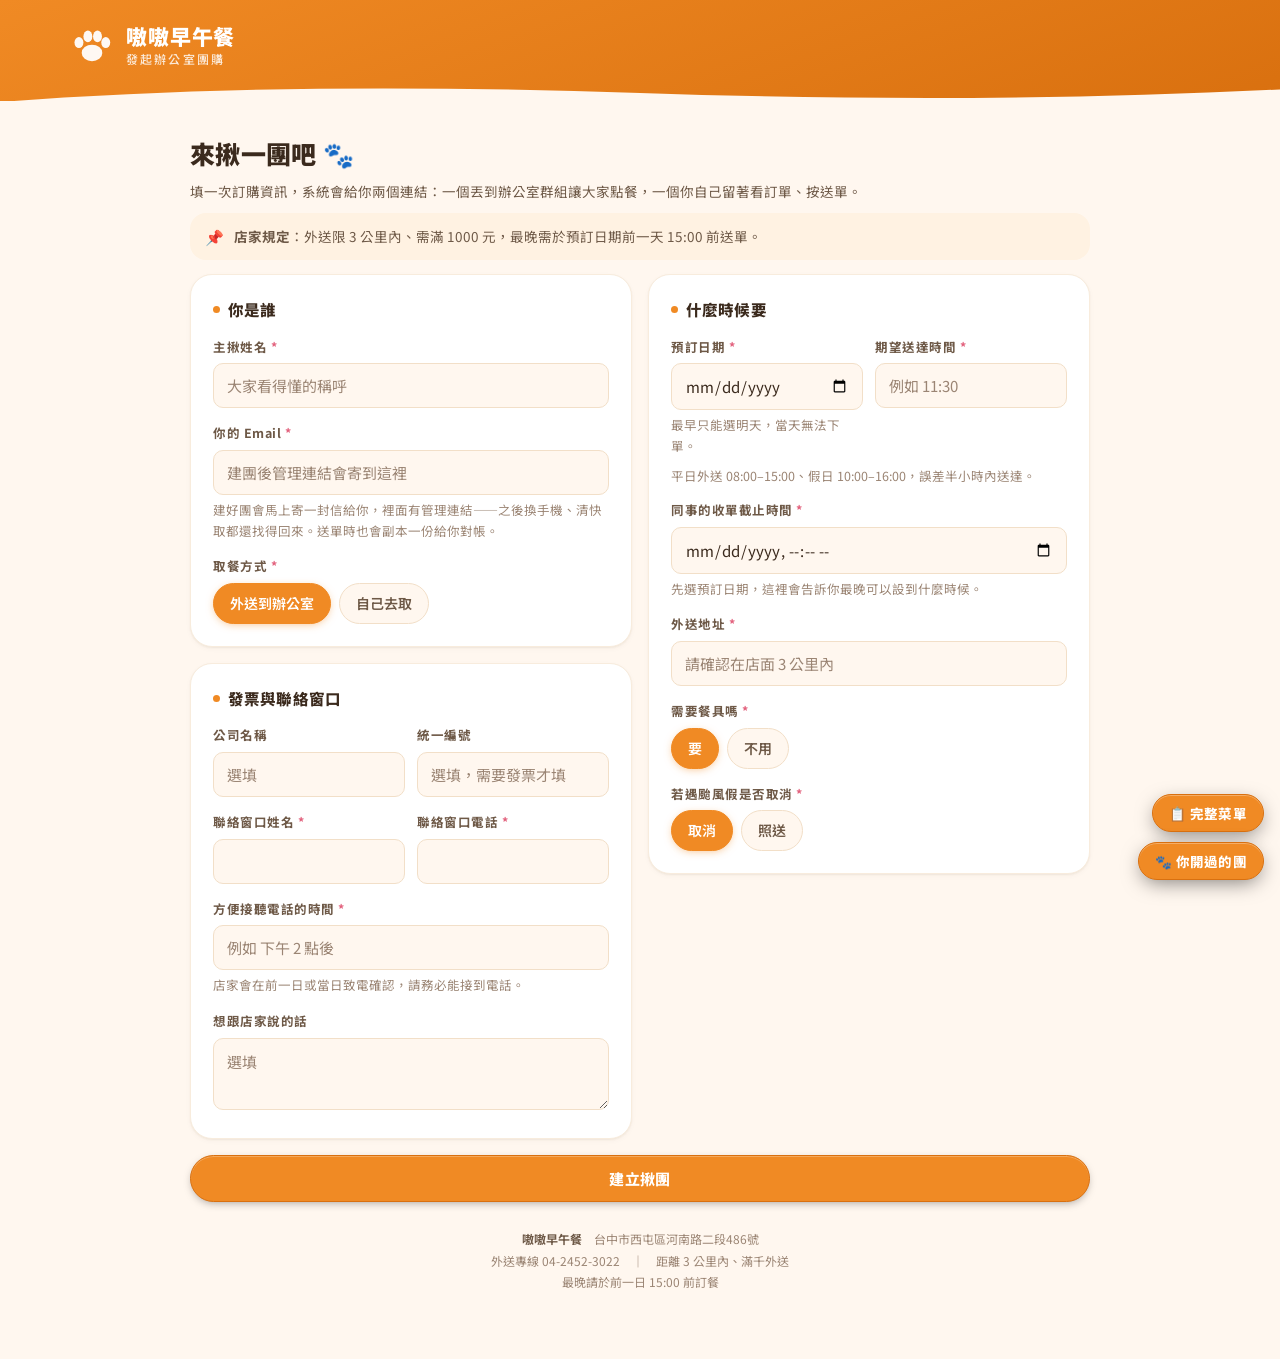
==== commit 1893c0f2: "拿掉「需要餐具」的其他選項；菜單不再逐項標「可選甜度/可選冰量」 - 「需要餐具嗎」只留「要」「不用」，拿掉「其他」 - 品項標籤原本每個有規格的品項都會貼「可選○○」，但規格本來點開   就看得到選" ====
--- a/docs/index.html
+++ b/docs/index.html
@@ -26,8 +26,8 @@
 const page = document.getElementById('page');
 
 page.innerHTML =
-  '<h1>來揪一團吧 🐾</h1>' +
-  '<p class="muted">填一次訂購資訊，系統會給你兩個連結：一個丟到辦公室群組讓大家點餐，一個你自己留著看訂單、按送單。</p>' +
+  '<h1 class="page-hero">來揪一團吧 🐾</h1>' +
+  '<p class="muted page-hero">填一次訂購資訊，系統會給你兩個連結：一個丟到辦公室群組讓大家點餐，一個你自己留著看訂單、按送單。</p>' +
 
   '<div class="fab-stack" id="fabStack">' + menuButton() + '</div>' +
 
@@ -71,7 +71,6 @@
         '<div class="seg">' +
           '<input type="radio" name="needUtensils" id="u1" value="是" checked><label for="u1">要</label>' +
           '<input type="radio" name="needUtensils" id="u2" value="否"><label for="u2">不用</label>' +
-          '<input type="radio" name="needUtensils" id="u3" value="其他"><label for="u3">其他</label>' +
         '</div></div>' +
 
       '<div class="field" style="margin-bottom:0;"><span class="field-label">若遇颱風假是否取消 <span class="req">*</span></span>' +
@@ -139,43 +138,6 @@
 const deadlineHint = document.getElementById('deadlineHint');
 function pad(n) { return String(n).padStart(2, '0'); }
 
-/* 主揪直接在這裡點餐的內嵌點餐頁：不要有自己的捲軸（會被下拉條卡住，
-   跟外層頁面的捲動互相干擾），改成量出點餐頁實際內容高度，把 iframe
-   撐到一樣高，捲動統一回到最外層頁面。因為 order.html 跟這頁同源，
-   可以直接讀 contentDocument，不用 postMessage。
-
-   量高度故意只看 body.scrollHeight，不能用 documentElement（html）的
-   scrollHeight。點餐頁手機寬度會有 position:fixed 的底部購物車列，
-   fixed 元素是相對「iframe 自己的視窗高度」（也就是我們剛設好的
-   iframe.style.height）定位的，如果拿 html 的 scrollHeight 來量，
-   量到的高度會把這顆固定列的位置也算進去——而它的位置又回頭依賴我們
-   剛設的高度，兩邊互相影響，量出來的高度只會愈疊愈高、東西變少了也
-   不會縮回來。body.scrollHeight 只看一般排版流裡的內容，不會被
-   fixed 元素影響，量出來的高度才會跟著購物車內容增減正確伸縮。 */
-function setupInlineOrderResize(iframe) {
-  if (!iframe) return;
-  function resize() {
-    try {
-      const doc = iframe.contentDocument;
-      if (!doc || !doc.body) return;
-      const h = doc.body.scrollHeight;
-      if (h > 0) iframe.style.height = h + 'px';
-    } catch (e) { /* 量不到就算了，保留原本的高度 */ }
-  }
-  iframe.addEventListener('load', function () {
-    resize();
-    try {
-      const ro = new ResizeObserver(resize);
-      ro.observe(iframe.contentDocument.body);
-    } catch (e) { /* 舊瀏覽器沒有 ResizeObserver，就只靠下面的定時量測 */ }
-    /* 保險：規格面板展開/收合、加入購物車這類變化有時剛好卡在
-       ResizeObserver 通知的那一瞬間量到還沒排版完的高度，單靠事件會
-       留下量不準的殘差。body.scrollHeight 不會被 fixed 元素污染，定期
-       重量一次很安全、不會愈疊愈高，乾脆一直開著當保險，量到不對也會
-       在下一次自己修正回來。 */
-    setInterval(resize, 800);
-  });
-}
 (function () {
   const tomorrow = new Date();
   tomorrow.setDate(tomorrow.getDate() + 1);
@@ -260,14 +222,8 @@
           : '<div class="notice notice-warn" style="margin:12px 0 0;"><span class="ico">⚠️</span><div>這次沒能寄出通知信，請自己先把上面的管理連結存起來。</div></div>') +
       '</div>' +
       '<a class="btn btn-primary btn-block" style="text-decoration:none;text-align:center;display:block;" href="' + adminUrl + '">前往管理頁面</a>' +
-      '<div class="card" style="margin-top:16px;">' +
-        '<div class="card-head"><span class="dot"></span><h2>🐾 主揪也直接在這裡點餐</h2></div>' +
-        '<div class="tiny" style="margin-bottom:10px;">不用跳頁，下面就是同事看到的同一份點餐頁，直接選就好。' +
-          '<a class="link-inline" href="' + orderUrl + '" target="_blank" rel="noopener" style="margin-left:6px;">在新分頁開啟</a></div>' +
-        '<div class="inline-order-wrap"><iframe class="inline-order-frame" id="inlineOrderFrame" src="' + orderUrl + '" title="主揪點餐"></iframe></div>' +
-      '</div>';
-
-    setupInlineOrderResize(document.getElementById('inlineOrderFrame'));
+      '<a class="btn btn-ghost btn-block" style="text-decoration:none;text-align:center;display:block;margin-top:10px;" href="' + orderUrl + '">🐾 主揪自己也要點餐</a>';
+
     window.scrollTo({ top: 0, behavior: 'smooth' });
   }).catch(function (err) {
     errorMsg.innerHTML = '<div class="notice notice-warn" style="margin-top:12px;"><span class="ico">⚠️</span><div>' +
@@ -298,8 +254,9 @@
   fabStack.appendChild(toggleBtn);
 
   function visibleGroups() {
-    /* 已完成的團不用再一直佔位子，這裡只留還需要主揪關注的團 */
-    return loadMyGroups().filter(function (g) { return g.status !== '已完成'; });
+    /* 主揪自己標記完成（結案）的團不用再一直佔位子，這裡只留還需要
+       關注的團——跟店家端的出餐進度是各自獨立的旗標，不會互相影響。 */
+    return loadMyGroups().filter(function (g) { return g.organizerClosed !== true; });
   }
 
   function cardHtml(items) {
@@ -381,6 +338,7 @@
     apiGet('getAdminData', { session: g.id, token: g.token }).then(function (res) {
       updateMyGroup(g.id, {
         status: res.session.status,
+        organizerClosed: res.session.organizerClosed,
         deadline: res.session.deadline,
         company: res.session.company,
         deliveryDate: res.session.deliveryDate
--- a/docs/style.css
+++ b/docs/style.css
@@ -81,6 +81,10 @@
   font-size: 15px;
   line-height: 1.65;
   -webkit-font-smoothing: antialiased;
+  /* 讓瀏覽器原生的表單控制項（主要是日期欄位的小日曆圖示）跟著同一個
+     深色/淺色模式判斷來畫，不然深色模式下那顆日曆圖示預設是深灰色，
+     跟深色背景幾乎融在一起、幾乎看不到有東西可以點。 */
+  color-scheme: light dark;
 }
 
 /* ---------- 頁首 ---------- */
@@ -97,7 +101,12 @@
   display: flex;
   align-items: center;
   gap: 12px;
-}
+  /* 標頭右上角掛了登出之類的按鈕時，寧可讓那些按鈕自己整組掉到下一行，
+     也不要把「嗷嗷早午餐」這幾個字擠到換行——品牌名稱要完整、不斷行。 */
+  flex-wrap: wrap;
+  row-gap: 8px;
+}
+.topbar-brand { flex-shrink: 0; }
 
 .paw {
   width: 38px;
@@ -121,6 +130,25 @@
   color: rgba(255,255,255,.82);
   font-weight: 500;
 }
+
+/* 標頭右側的動作區（例如店家後台的「登出」）：預設是空的、不佔空間，
+   有內容時才會撐開、貼齊最右邊。按鈕用白色半透明的樣式，跟一般卡片
+   裡用的 .btn-ghost（實色背景）不同——那個放在這片橘色底上會很突兀。 */
+.topbar-actions {
+  margin-left: auto;
+  display: flex;
+  gap: 8px;
+  flex-wrap: wrap;
+  justify-content: flex-end;
+}
+.topbar-actions .btn {
+  background: rgba(255,255,255,.16);
+  border-color: rgba(255,255,255,.55);
+  color: #fff;
+  white-space: nowrap;
+}
+.topbar-actions .btn:hover:not(:disabled) { background: rgba(255,255,255,.26); border-color: #fff; }
+.topbar-actions .btn:disabled { opacity: .6; }
 
 .topbar .wave {
   position: absolute;
@@ -162,7 +190,11 @@
   align-items: center;
   gap: 8px;
   margin-bottom: 14px;
-}
+  /* 保險：標題本身很長、又帶了一顆按鈕時，寧可整顆按鈕掉到下一行，
+     也不要標題文字跟按鈕文字各自被擠到斷成兩行、變得很難讀。 */
+  flex-wrap: wrap;
+}
+.card-head h2 { min-width: 0; }
 
 .card-head .dot {
   width: 7px; height: 7px;
@@ -172,6 +204,12 @@
 }
 
 .card-head .spacer { margin-left: auto; }
+
+/* ---------- 點餐頁最上面的行銷文案卡片 ---------- */
+.promo-card p { margin: 0 0 10px; line-height: 1.7; }
+.promo-card p:last-of-type { margin-bottom: 0; }
+.promo-lead { font-weight: 800; font-size: 16.5px; }
+.promo-rules div { padding: 3px 0; }
 
 /* ---------- 店家後台：分頁列、區塊標題（不是卡片，跟內容的卡片區分開來） ---------- */
 
@@ -229,8 +267,9 @@
 .req { color: var(--berry); }
 
 input[type="text"], input[type="tel"], input[type="email"],
-input[type="date"], input[type="datetime-local"], textarea {
+input[type="date"], input[type="datetime-local"], select, textarea {
   width: 100%;
+  max-width: 100%;
   padding: 11px 13px;
   border: 1.5px solid var(--border);
   border-radius: var(--r-sm);
@@ -240,6 +279,20 @@
   color: var(--ink);
   transition: border-color .15s, background .15s;
 }
+/* select 原生就是瀏覽器預設樣式，沒特別處理的話會跟旁邊的輸入框、
+   按鈕格格不入（方角、字體、顏色都對不上）。上面那條規則先讓它跟
+   輸入框長得一樣，下拉箭頭本身交給瀏覽器自己畫——color-scheme 已經
+   宣告過 light dark，瀏覽器會自動配一個跟深色/淺色模式一致的箭頭
+   顏色，不用自己刻。 */
+select { cursor: pointer; }
+/* iOS（不管是 Safari 還是 iOS 版 Chrome，底層都是 WebKit）的日期欄位
+   是已知的老問題：它顯示日期用的內部渲染有自己的一套最小寬度，
+   在某些字體大小/地區格式（例如「2026年8月12日」這種較長的完整
+   中文日期字串）下，畫出來的內容會比 CSS 設定的寬度還寬，直接畫出
+   邊框外面，width:100% 攔不住。開發機（Chromium／WebKit 桌機版）
+   都重現不出來，只能用 overflow:hidden 這種「不管你想畫多寬，反正
+   邊框外一律裁掉」的保險做法硬擋下來。 */
+input[type="date"], input[type="datetime-local"] { overflow: hidden; }
 input:focus, textarea:focus {
   outline: none;
   border-color: var(--orange);
@@ -247,6 +300,7 @@
 }
 input::placeholder, textarea::placeholder { color: var(--ink-soft); }
 textarea { resize: vertical; min-height: 62px; line-height: 1.6; }
+input:disabled, textarea:disabled { background: var(--surface-alt); color: var(--ink-mid); cursor: not-allowed; }
 
 .grid-2 { display: grid; grid-template-columns: 1fr 1fr; gap: 12px; }
 @media (max-width: 480px) { .grid-2 { grid-template-columns: 1fr; } }
@@ -436,6 +490,11 @@
 /* 有 data-zoomable 的圖都能點擊放大 */
 [data-zoomable] { cursor: zoom-in; }
 
+/* 訂單已經送出過、還沒按「編輯我的餐點」之前，整塊菜單是唯讀的：
+   點下去沒反應，用 pointer-events 直接擋掉，不用一個個元件另外判斷；
+   調暗一點也讓人一眼看出「現在不能點」。 */
+.menu-locked { opacity: .55; pointer-events: none; }
+
 /* 「查看菜單」「你開過的團」這類次要動作固定懸浮在右下角，手機電腦都一樣，
    不用捲到頂端才找得到，也不會佔用表單的版面。 */
 .fab-stack {
@@ -485,22 +544,6 @@
 
 /* 內文裡的小連結，跟著設計系統的色票走，不用瀏覽器預設的藍色底線 */
 .link-inline { color: var(--orange-deep); font-weight: 700; }
-
-/* 主揪建團後直接嵌入點餐頁，不用再跳一次頁。刻意不設固定高度／不讓
-   iframe 自己捲動——那樣裡面會多一條下拉條，跟外層頁面的捲動卡在一起、
-   很難用。改成用 JS 量出點餐頁實際內容高度（見 setupInlineOrderResize），
-   把 iframe 撐到剛好那麼高，捲動就統一回到最外層頁面。 */
-.inline-order-wrap {
-  border: 1px solid var(--border-soft);
-  border-radius: var(--r-md);
-  background: var(--surface-alt);
-}
-.inline-order-frame {
-  display: block;
-  width: 100%;
-  height: 400px; /* JS 量到實際高度前的暫定值，量到之後會被覆蓋 */
-  border: 0;
-}
 
 /* ---------- 圖片放大檢視（Lightbox） ---------- */
 
@@ -849,6 +892,22 @@
 /* 主欄 + 側欄的容器；手機時自然變成單欄堆疊 */
 .layout { display: block; }
 .col-side > .card:last-of-type { margin-bottom: 14px; }
+
+/* 沒有低消門檻（自己去取、或沒設金額）時這塊是空的，直接不佔位子，
+   跟它並排的分享連結卡片才能自動撐滿整排。 */
+#minOrderCard:empty { display: none; }
+/* #minOrderCard 是外層包一層的 div，.top-row 的 stretch 只會撐高這層
+   包裝，裡面真正的 .card 不會跟著長高，要自己再撐一次才會跟右邊的卡片
+   等高，不然裡面的卡片還是比較矮、下面留一截空的包裝殼。 */
+#minOrderCard { display: flex; }
+#minOrderCard > .card { flex: 1; margin-bottom: 0; }
+
+/* 主揪的姓名/狀態放左邊，這團的預訂日期放右邊。手機寬度不夠時自然換行，
+   日期那塊還是靠右對齊。 */
+.admin-head { display: flex; justify-content: space-between; align-items: flex-start; gap: 14px; flex-wrap: wrap; }
+.admin-head h1 { margin-bottom: 4px; }
+.admin-head-date { text-align: right; }
+.admin-head-date-val { font-family: var(--font-num); font-weight: 800; font-size: 17px; color: var(--ink); white-space: nowrap; }
 
 /* 購物車 / 送單列的小計 */
 .cart-total {
@@ -921,6 +980,14 @@
   .price-badge .p-dual { font-size: 13.5px; }
   .cartbar { padding: 12px 12px 12px 24px; }
   .cartbar-total { font-size: 21px; }
+
+  /* 「外送低消」跟「分享給同事的點餐連結」寬度夠了就左右並排。
+     外送低消卡片是有條件才出現的，用 flex 而不是 grid：空的時候
+     另一塊自然撐滿整排，不會留白。 */
+  /* align-items 用 stretch（預設值），讓兩張卡片一樣高——外送低消卡片
+     內容通常比較少，不然會比旁邊分享連結的卡片矮一截，看起來對不齊。 */
+  .top-row { display: flex; align-items: stretch; gap: 16px; }
+  .top-row > * { flex: 1 1 0; min-width: 0; margin-bottom: 14px; }
 }
 
 /* ---------- 桌機：雙欄 ---------- */
@@ -992,7 +1059,11 @@
 /* 建立揪團頁：表單在桌機不要拉得太寬，結果卡片再收窄一點 */
 @media (min-width: 900px) {
   .form-grid { max-width: 900px; margin: 0 auto; }
-  #rules, #page > h1, #page > p.muted { max-width: 900px; margin-left: auto; margin-right: auto; }
+  /* 只有首頁的大標題／說明文字要在桌機置中收窄，用 .page-hero 特別標記
+     這兩個元素——原本用 #page > h1 這種通用選取器，結果連 admin.html／
+     order.html／vendor.html 的標題也一起被置中歪掉了，同一份 style.css
+     是四個頁面共用的，選取器不能只想著自己那一頁。 */
+  #rules, .page-hero { max-width: 900px; margin-left: auto; margin-right: auto; }
   .narrow { max-width: 620px; margin: 0 auto; }
 }
 
@@ -1009,14 +1080,3 @@
   .summary .meta-row dd { text-align: left; font-size: 15px; }
 }
 
-/* 訂單列表下方的「最後更新 + 立即更新」 */
-.refresh-row {
-  display: flex;
-  align-items: center;
-  justify-content: space-between;
-  gap: 12px;
-  flex-wrap: wrap;
-  margin-top: 14px;
-  padding-top: 12px;
-  border-top: 1px dashed var(--border);
-}
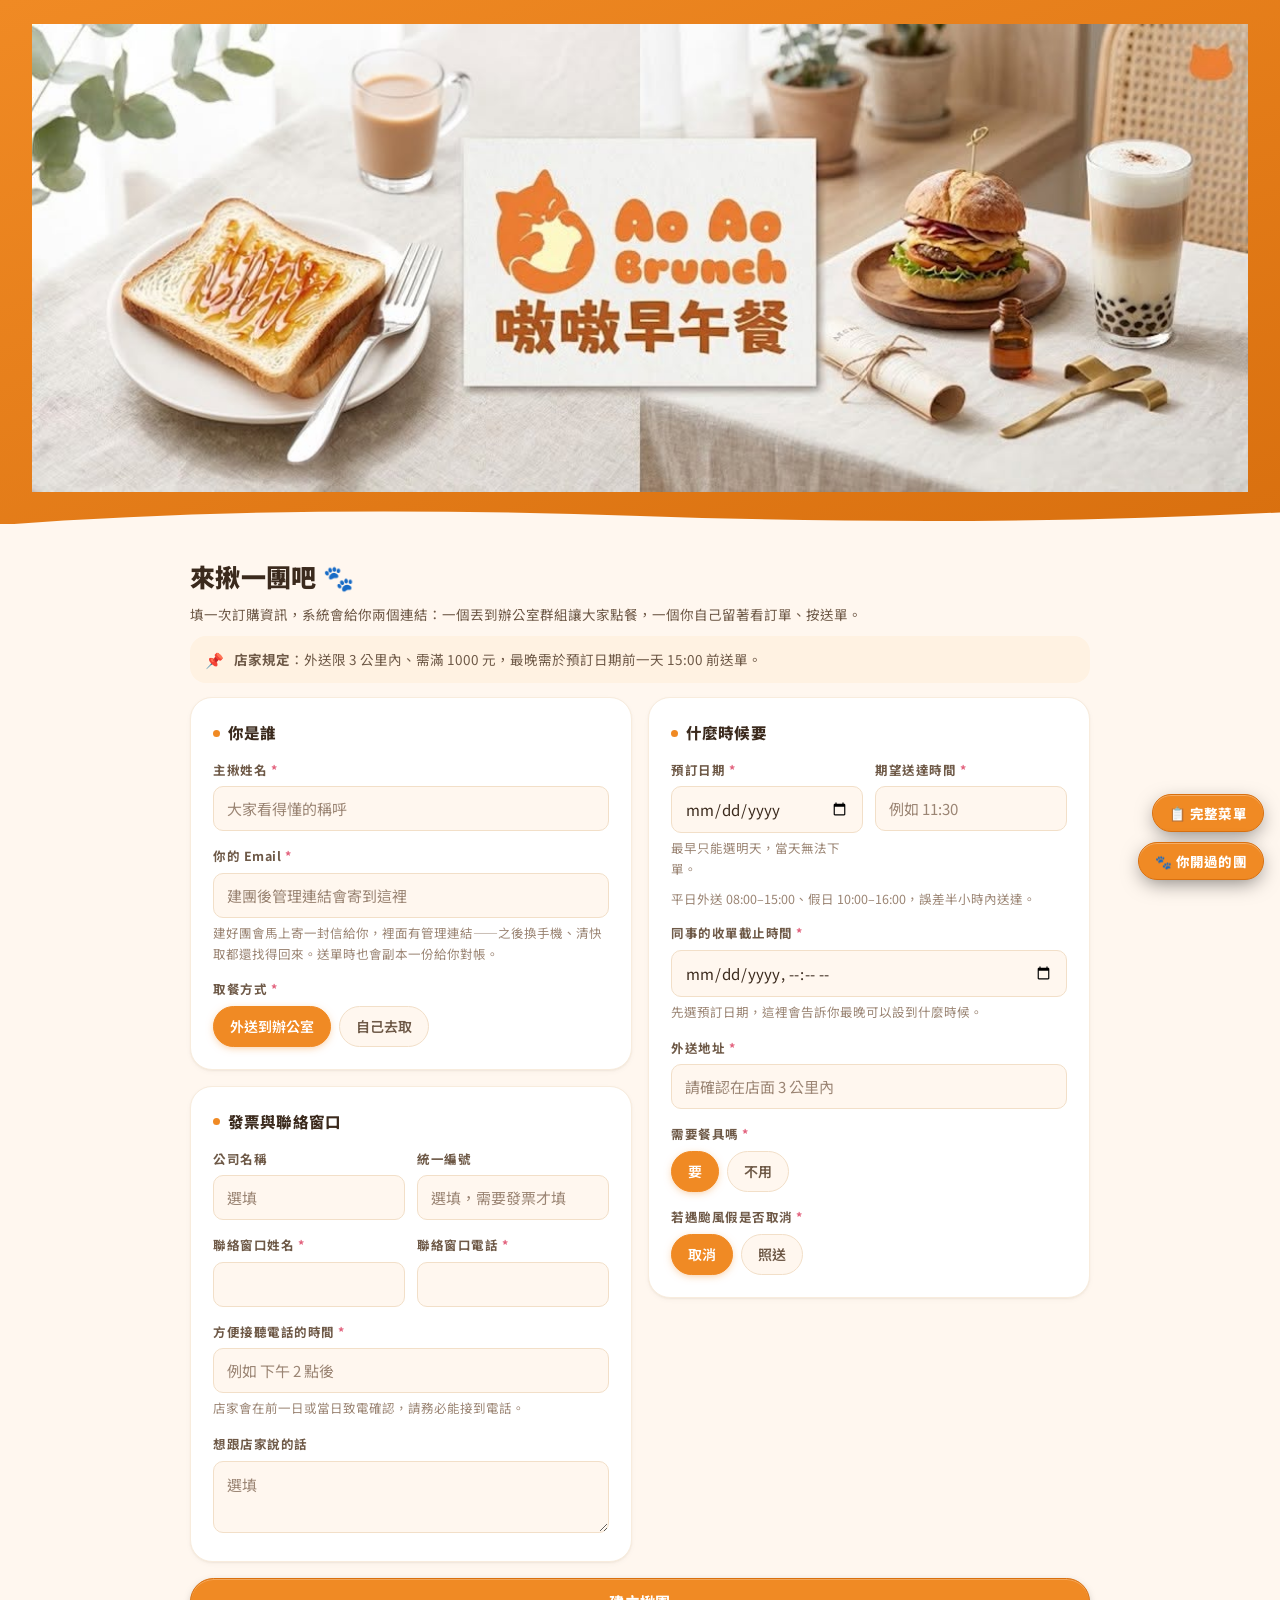
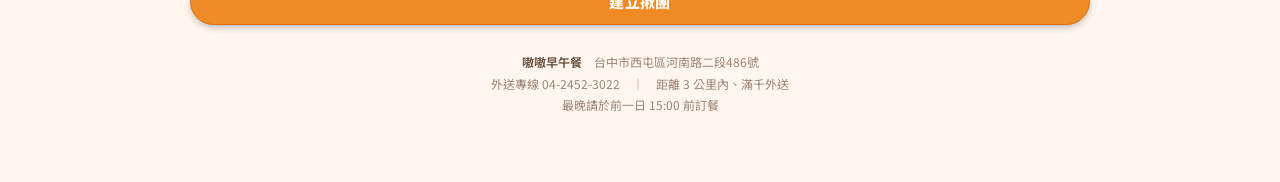
==== commit e0b81000: "發起揪團／點餐頁加上店家形象照當標頭 新增 docs/images/hero-banner.jpg（店家提供的形象照），加一個 renderHeroTopbar() 取代原本掌印圖示＋純文字的標頭，只" ====
--- a/docs/index.html
+++ b/docs/index.html
@@ -21,7 +21,7 @@
 <script src="api.js"></script>
 <script src="ui.js"></script>
 <script>
-document.getElementById('top').innerHTML = renderTopbar('發起辦公室團購');
+document.getElementById('top').innerHTML = renderHeroTopbar();
 
 const page = document.getElementById('page');
 
--- a/docs/style.css
+++ b/docs/style.css
@@ -158,6 +158,12 @@
   display: block;
   fill: var(--cream);
 }
+
+/* 用店家形象照當標頭的版本（發起揪團／點餐頁）：拿掉原本的內距，讓
+   照片滿版貼齊上緣，底下波浪還是疊在上面當作跟頁面內容的過場，
+   背後留著跟一般標頭一樣的橘色漸層，圖片載入前那一瞬間也不會空白。 */
+.topbar-hero { padding: 0; }
+.hero-banner { display: block; width: 100%; height: auto; }
 
 /* ---------- 版面 ---------- */
 
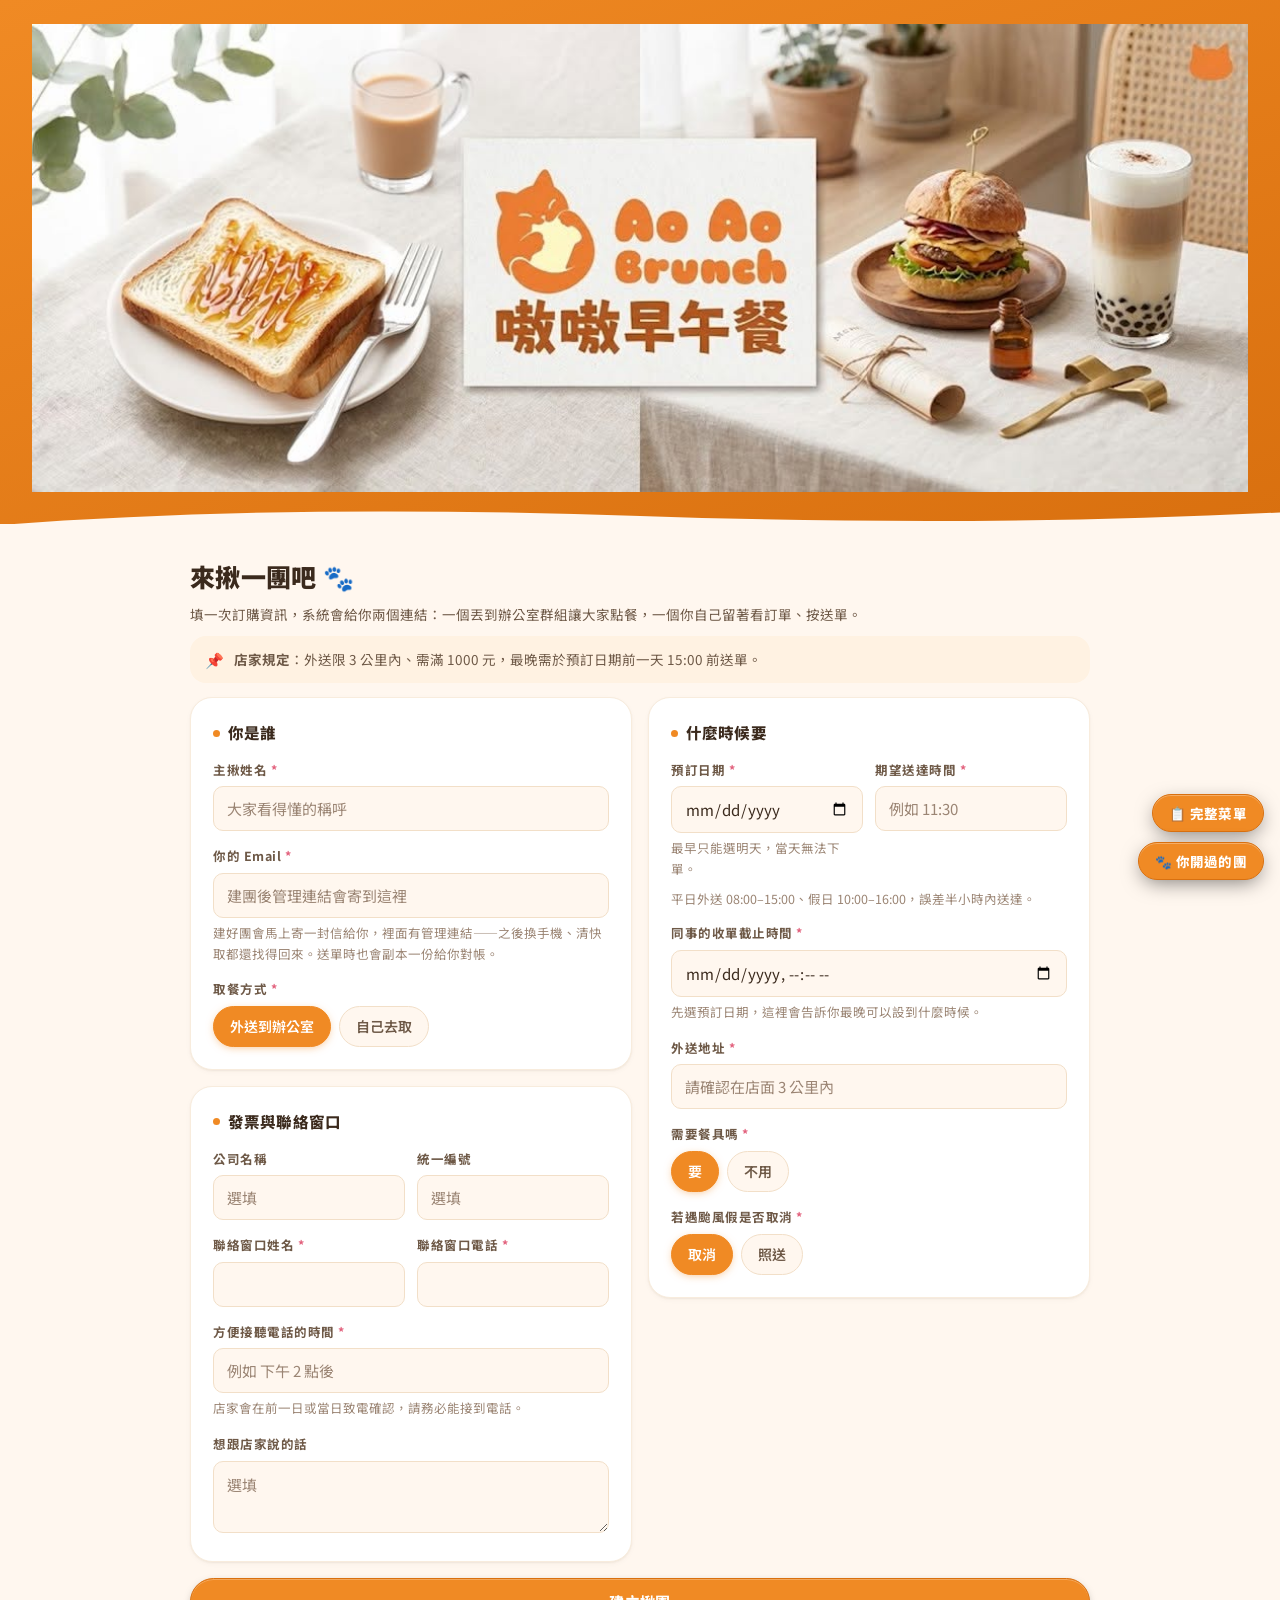
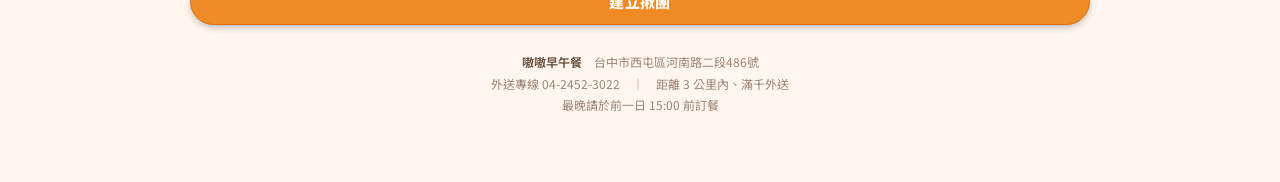
==== commit 2a23389f: "點餐與後台多項改進：品項各自備註、店家後台補齊聯絡資訊、按鈕順序 - index.html：統一編號欄位提示簡化成「選填」 - order.html：備註改成每個品項各自填、各自顯示，不再是整筆訂單共" ====
--- a/docs/index.html
+++ b/docs/index.html
@@ -86,7 +86,7 @@
         '<div class="field"><label for="company">公司名稱</label>' +
           '<input type="text" id="company" placeholder="選填"></div>' +
         '<div class="field"><label for="taxId">統一編號</label>' +
-          '<input type="text" id="taxId" placeholder="選填，需要發票才填"></div>' +
+          '<input type="text" id="taxId" placeholder="選填"></div>' +
       '</div>' +
       '<div class="grid-2">' +
         '<div class="field"><label for="contactName">聯絡窗口姓名 <span class="req">*</span></label>' +
@@ -259,11 +259,21 @@
     return loadMyGroups().filter(function (g) { return g.organizerClosed !== true; });
   }
 
+  /* 這份清單只存在這台裝置的瀏覽器裡（localStorage），不是真的雲端
+     備份——清瀏覽器資料、換瀏覽器、換手機都會不見。真正不會不見的
+     是建團當下寄到主揪信箱的那封信，裡面有管理連結。放這行警語
+     讓主揪自己知道這個風險，不要以為這裡是可靠的紀錄。 */
+  const DEVICE_ONLY_WARNING =
+    '<div class="notice notice-warn" style="margin:10px 0 0;"><span class="ico">⚠️</span>' +
+      '<div>這份清單只存在這台裝置的瀏覽器裡，清除瀏覽資料、換瀏覽器或換手機都會不見。' +
+      '真正找得回來的是建團時寄到你信箱的那封信，裡面有管理連結，記得留著。</div></div>';
+
   function cardHtml(items) {
     if (!items.length) {
       return '<div id="myGroups"><div class="card" style="border-color:var(--peach);">' +
         '<div class="card-head"><span class="dot"></span><h2>你開過的團</h2></div>' +
         '<div class="empty">' + PAW_MARK + '<div>這台裝置還沒有記住任何團<br><span class="tiny">建好團之後會自動記住，方便你之後回來看訂單</span></div></div>' +
+        DEVICE_ONLY_WARNING +
       '</div></div>';
     }
     return '<div id="myGroups"><div class="card" style="border-color:var(--peach);">' +
@@ -286,6 +296,7 @@
             '<button class="cart-x" data-forget="' + escapeHtml(g.id) + '" title="從這台裝置移除">×</button>' +
           '</div>';
         }).join('') +
+        DEVICE_ONLY_WARNING +
       '</div></div>';
   }
 
--- a/docs/style.css
+++ b/docs/style.css
@@ -706,6 +706,7 @@
 .cart-line-body { flex: 1; min-width: 0; }
 .cart-line-name { font-weight: 700; font-size: 14.5px; }
 .cart-line-spec { color: var(--ink-soft); font-size: 12.5px; margin-top: 2px; }
+.cart-line-note { width: 100%; margin-top: 6px; padding: 6px 10px; font-size: 12.5px; }
 .cart-line-price { font-family: var(--font-num); font-weight: 800; color: var(--orange-deep); white-space: nowrap; }
 .cart-x {
   border: none;
